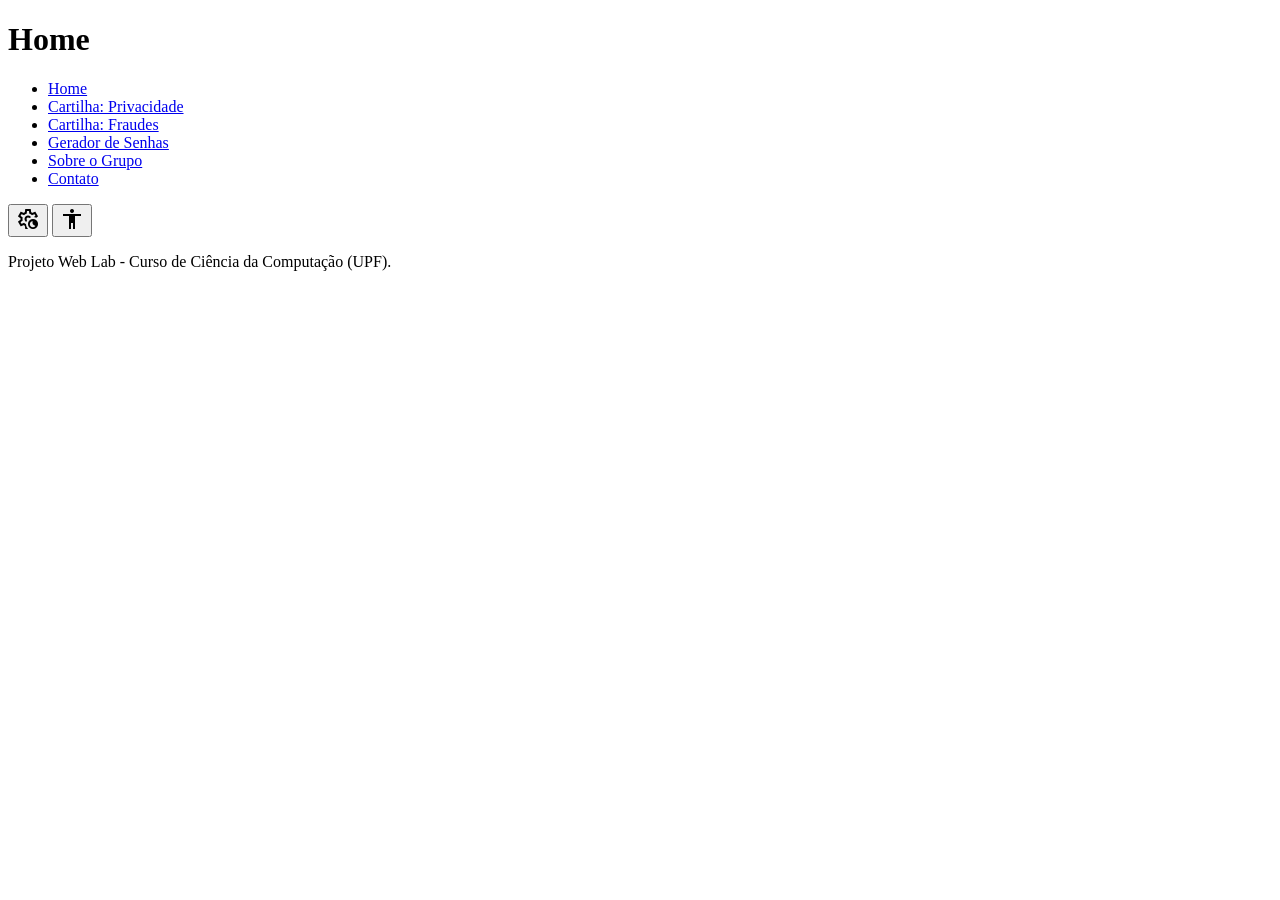
==== index.html @ 3f094ef0 "Criação do formulário de contato e funcionalidade dos botões" ====
<!DOCTYPE html>
<html lang="pt-BR">
<head>
    <meta charset="UTF-8">
    <meta name="viewport" content="width=device-width, initial-scale=1.0">
    <title>Home</title>
    <link rel="stylesheet" href="https://fonts.googleapis.com/css2?family=Material+Symbols+Outlined" />
    <link rel="stylesheet" href="css/style.css">
</head>
<body>
    <header>
        <h1>Home</h1>
        <nav>
            <ul>
                <li><a href="index.html">Home</a></li>
                <li><a href="content.html">Cartilha: Privacidade</a></li>
                <li><a href="content2.html">Cartilha: Fraudes</a></li>
                <li><a href="seguranca.html">Gerador de Senhas</a></li>
                <li><a href="sobre.html">Sobre o Grupo</a></li>
                <li><a href="contato.html">Contato</a></li>
            </ul>
            <button onclick="alternarTema()">
            <span class="material-symbols-outlined">settings_night_sight</span>
            </button>
            <button onclick="alternarFonte()">
            <span class="material-symbols-outlined">accessibility</span>
            </button>
        </nav>
    </header>

    <main>
    </main>
    <footer>
        <p>Projeto Web Lab - Curso de Ciência da Computação (UPF).</p>
    </footer>
    <script src="js/script.js"></script>
</body>
</html>
---- css/style.css ----
body.dark {
    background-color: #121212;
    color: #ffffff;
}
.material-symbols-outlined {
    font-variation-settings:
    'FILL' 0,
    'wght' 400,
    'GRAD' 0,
    'opsz' 24;
}
.material-symbols-outlined {
  font-variation-settings:
  'FILL' 0,
  'wght' 400,
  'GRAD' 0,
  'opsz' 24
}
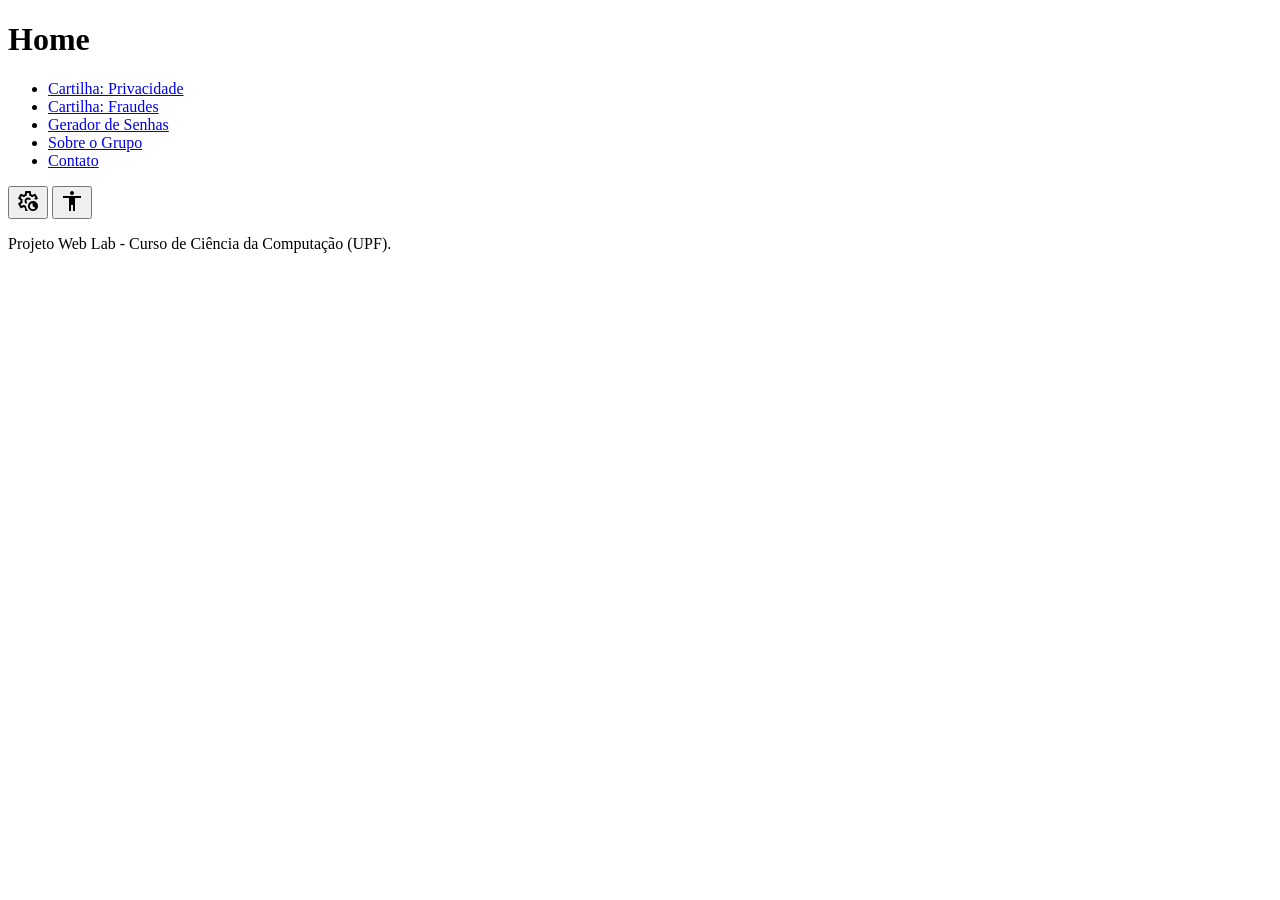
==== commit bd2769c0: "index.html" ====
--- a/index.html
+++ b/index.html
@@ -12,7 +12,6 @@
         <h1>Home</h1>
         <nav>
             <ul>
-                <li><a href="index.html">Home</a></li>
                 <li><a href="content.html">Cartilha: Privacidade</a></li>
                 <li><a href="content2.html">Cartilha: Fraudes</a></li>
                 <li><a href="seguranca.html">Gerador de Senhas</a></li>
@@ -35,4 +34,4 @@
     </footer>
     <script src="js/script.js"></script>
 </body>
-</html>+</html>
--- a/css/style.css
+++ b/css/style.css
@@ -10,9 +10,9 @@
     'opsz' 24;
 }
 .material-symbols-outlined {
-  font-variation-settings:
-  'FILL' 0,
-  'wght' 400,
-  'GRAD' 0,
-  'opsz' 24
+    font-variation-settings:
+    'FILL' 0,
+    'wght' 400,
+    'GRAD' 0,
+    'opsz' 24
 }
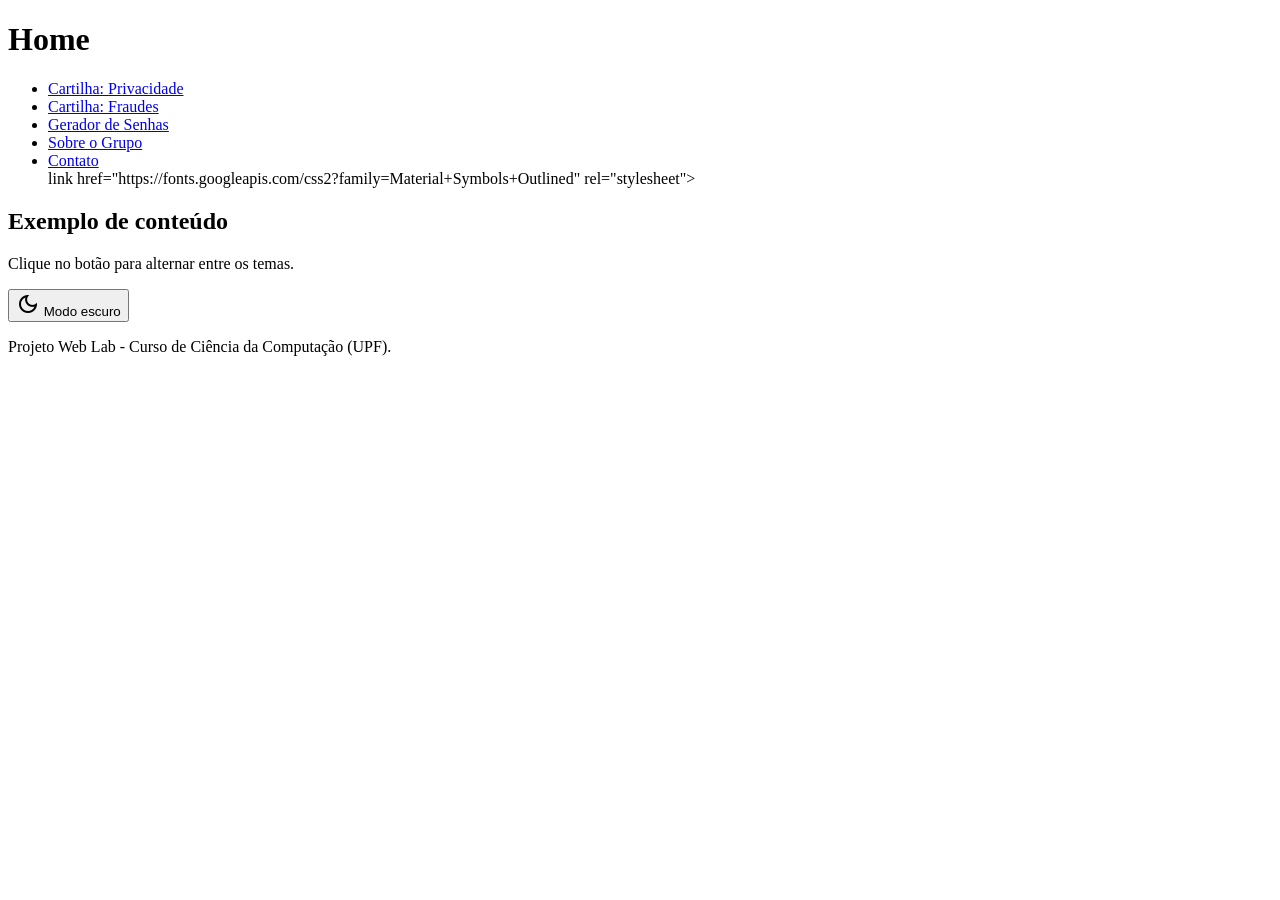
==== commit f9204ccd: "index.html" ====
--- a/index.html
+++ b/index.html
@@ -17,13 +17,29 @@
                 <li><a href="seguranca.html">Gerador de Senhas</a></li>
                 <li><a href="sobre.html">Sobre o Grupo</a></li>
                 <li><a href="contato.html">Contato</a></li>
+                link href="https://fonts.googleapis.com/css2?family=Material+Symbols+Outlined" rel="stylesheet">
             </ul>
-            <button onclick="alternarTema()">
-            <span class="material-symbols-outlined">settings_night_sight</span>
-            </button>
-            <button onclick="alternarFonte()">
-            <span class="material-symbols-outlined">accessibility</span>
-            </button>
+            <div class="card">
+    <h1>Exemplo de conteúdo</h1>
+    <p>Clique no botão para alternar entre os temas.</p>
+
+    <button id="themeToggle" onclick="Botão()">
+      <span class="material-symbols-outlined" id="themeIcon">dark_mode</span>
+      <span id="themeLabel">Modo escuro</span>
+    </button>
+  </div>
+
+  <script>
+    function toggleTheme() {
+      const html = document.documentElement;
+      const isDark = html.getAttribute('data-theme') === 'dark';
+
+      html.setAttribute('data-theme', isDark ? 'light' : 'dark');
+      document.getElementById('themeIcon').textContent = isDark ? 'dark_mode' : 'light_mode';
+      document.getElementById('themeLabel').textContent = isDark ? 'Modo escuro' : 'Modo claro';
+    }
+  </script
+           
         </nav>
     </header>
 
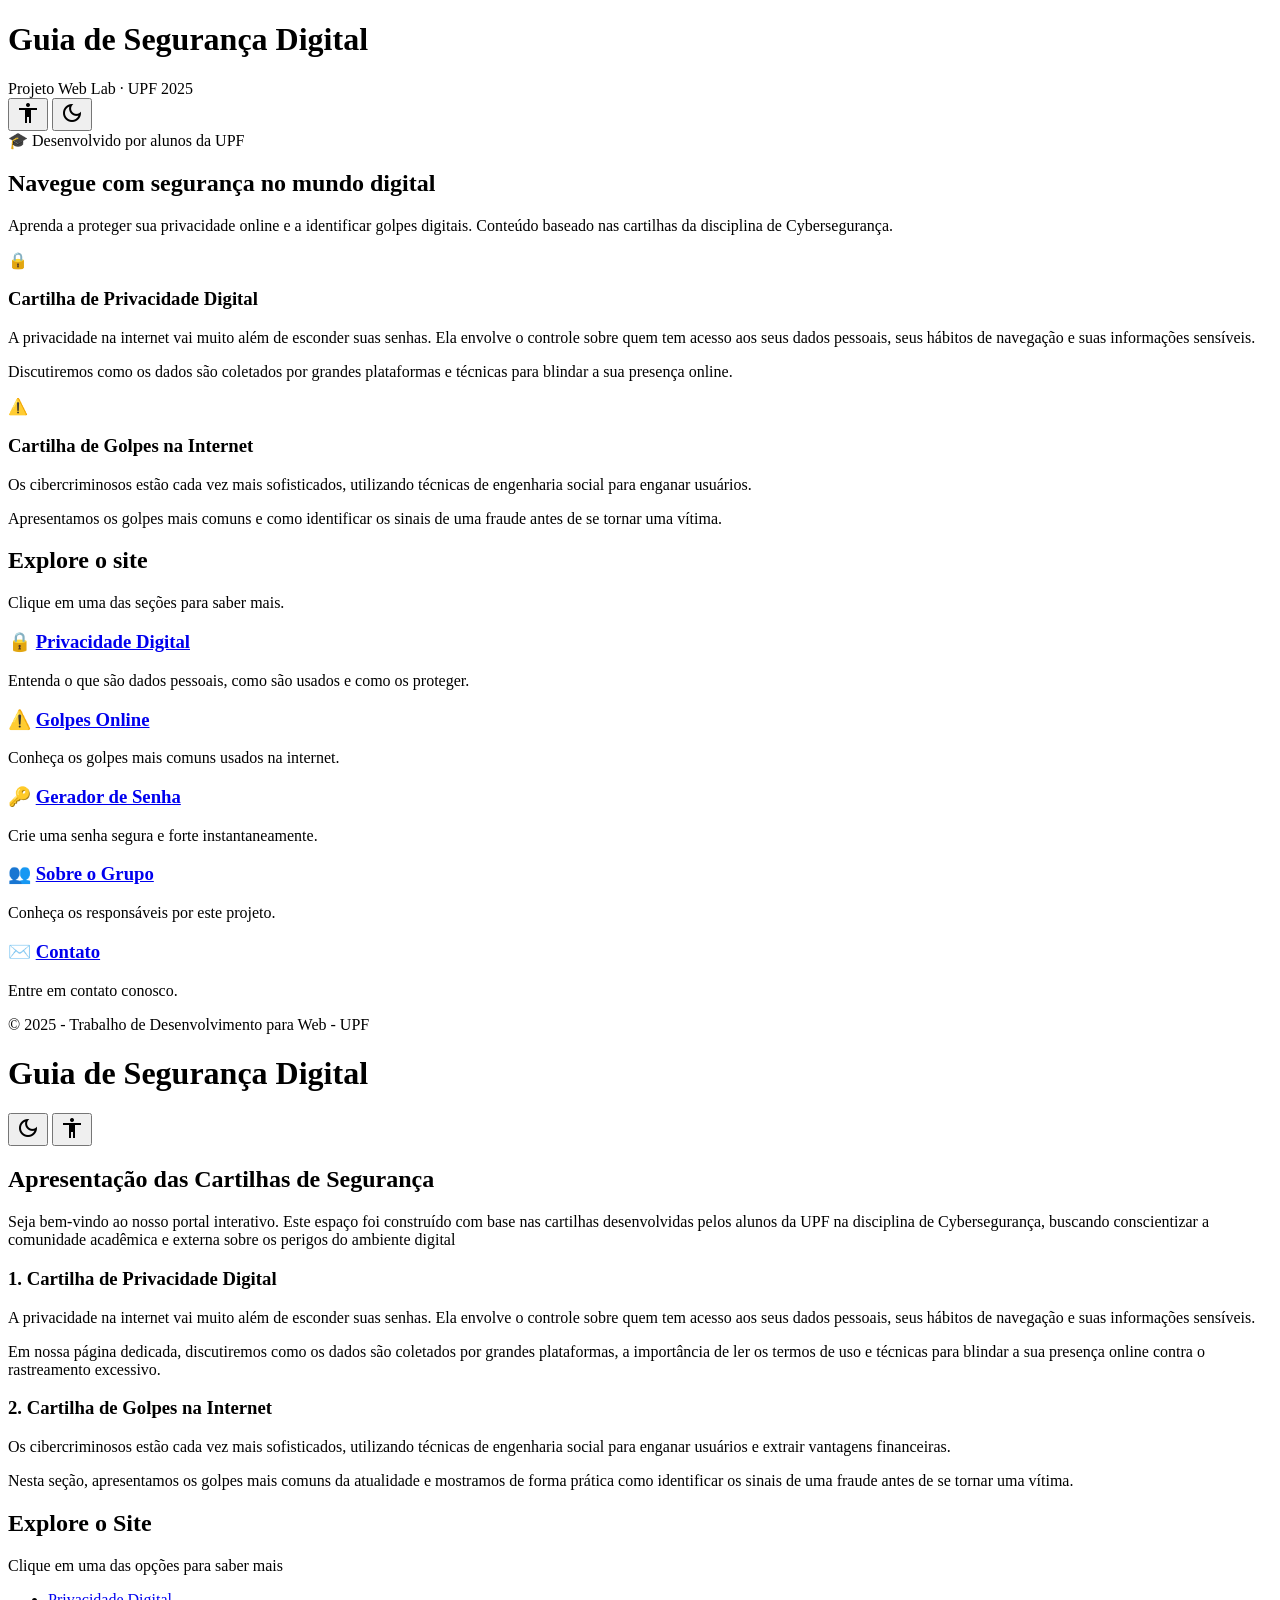
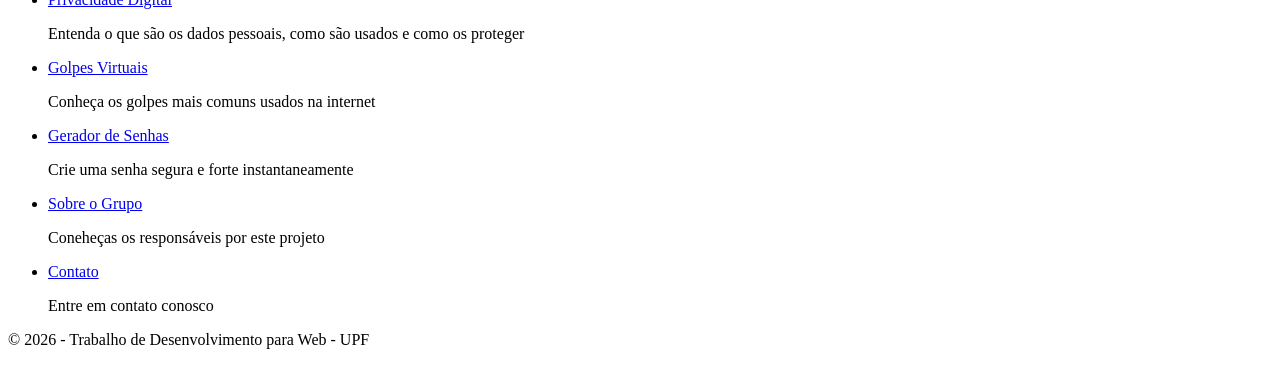
==== commit fc299ca8: "index.html" ====
--- a/index.html
+++ b/index.html
@@ -3,51 +3,188 @@
 <head>
     <meta charset="UTF-8">
     <meta name="viewport" content="width=device-width, initial-scale=1.0">
-    <title>Home</title>
-    <link rel="stylesheet" href="https://fonts.googleapis.com/css2?family=Material+Symbols+Outlined" />
+    <title>Segurança da Informação - Home</title>
+
+    <link rel="preconnect" href="https://fonts.googleapis.com">
+    <link rel="preconnect" href="https://fonts.gstatic.com" crossorigin>
+    <link href="https://fonts.googleapis.com/css2?family=Roboto:wght@300;400;700&display=swap" rel="stylesheet">
+    <link rel="stylesheet" href="https://fonts.googleapis.com/css2?family=Material+Symbols+Outlined:opsz,wght,FILL,GRAD@24,400,0,0" />
+
+    <link rel="stylesheet" href="css/style.css">
+    <link rel="stylesheet" href="css/home.css">
+</head>
+<body>
+
+    <!-- HEADER -->
+    <header>
+        <div class="header-container">
+            <div class="header-logo">
+                <div>
+                    <h1>Guia de Segurança Digital</h1>
+                    <span class="header-sub">Projeto Web Lab · UPF 2025</span>
+                </div>
+            </div>
+            <div class="controls">
+                <button id="toggle-font" title="Alternar Tamanho da Fonte">
+                    <span class="material-symbols-outlined">accessibility</span>
+                </button>
+                <button id="toggle-theme" title="Alternar Tema">
+                    <span class="material-symbols-outlined" id="theme-icon">dark_mode</span>
+                </button>
+            </div>
+        </div>
+    </header>
+
+    <main>
+
+        <!-- HERO -->
+        <section class="hero-section">
+            <div class="hero-content">
+                <span class="hero-tag">🎓 Desenvolvido por alunos da UPF</span>
+                <h2>Navegue com <span class="destaque">segurança</span> no mundo digital</h2>
+                <p>Aprenda a proteger sua privacidade online e a identificar golpes digitais. Conteúdo baseado nas cartilhas da disciplina de Cybersegurança.</p>
+            </div>
+        </section>
+
+        <!-- APRESENTAÇÃO -->
+        <section class="intro-section">
+            <article class="cartilha-card">
+                <div class="cartilha-icon">🔒</div>
+                <div class="cartilha-text">
+                    <h3>Cartilha de Privacidade Digital</h3>
+                    <p>A privacidade na internet vai muito além de esconder suas senhas. Ela envolve o controle sobre quem tem acesso aos seus dados pessoais, seus hábitos de navegação e suas informações sensíveis.</p>
+                    <p>Discutiremos como os dados são coletados por grandes plataformas e técnicas para blindar a sua presença online.</p>
+                </div>
+            </article>
+
+            <article class="cartilha-card">
+                <div class="cartilha-icon">⚠️</div>
+                <div class="cartilha-text">
+                    <h3>Cartilha de Golpes na Internet</h3>
+                    <p>Os cibercriminosos estão cada vez mais sofisticados, utilizando técnicas de engenharia social para enganar usuários.</p>
+                    <p>Apresentamos os golpes mais comuns e como identificar os sinais de uma fraude antes de se tornar uma vítima.</p>
+                </div>
+            </article>
+        </section>
+
+        <!-- CARDS NAVEGAÇÃO -->
+        <section class="sobre-temas">
+            <div class="container">
+                <div class="section-header">
+                    <h2>Explore o site</h2>
+                    <p>Clique em uma das seções para saber mais.</p>
+                </div>
+                <div class="cards-grid">
+
+                    <div class="card">
+                        <h3><span class="card-emoji">🔒</span> <a href="content.html">Privacidade Digital</a></h3>
+                        <p class="card-desc">Entenda o que são dados pessoais, como são usados e como os proteger.</p>
+                    </div>
+
+                    <div class="card">
+                        <h3><span class="card-emoji">⚠️</span> <a href="content.html">Golpes Online</a></h3>
+                        <p class="card-desc">Conheça os golpes mais comuns usados na internet.</p>
+                    </div>
+
+                    <div class="card">
+                        <h3><span class="card-emoji">🔑</span> <a href="segurança.html">Gerador de Senha</a></h3>
+                        <p class="card-desc">Crie uma senha segura e forte instantaneamente.</p>
+                    </div>
+
+                    <div class="card">
+                        <h3><span class="card-emoji">👥</span> <a href="sobre.html">Sobre o Grupo</a></h3>
+                        <p class="card-desc">Conheça os responsáveis por este projeto.</p>
+                    </div>
+
+                    <div class="card">
+                        <h3><span class="card-emoji">✉️</span> <a href="contato.html">Contato</a></h3>
+                        <p class="card-desc">Entre em contato conosco.</p>
+                    </div>
+
+                </div>
+            </div>
+        </section>
+
+    </main>
+
+    <footer>
+        <p>&copy; 2025 - Trabalho de Desenvolvimento para Web - UPF</p>
+    </footer>
+
+    <script src="js/scripts.js"></script>
+</body>
+</html><!DOCTYPE html>
+<html lang="pt-BR">
+<head>
+    <meta charset="UTF-8">
+    <meta name="viewport" content="width=device-width, initial-scale=1.0">
+    <title>Segurança da Informação - Home</title>
+    
+    <link rel="preconnect" href="https://fonts.googleapis.com">
+    <link rel="preconnect" href="https://fonts.gstatic.com" crossorigin>
+    <link href="https://fonts.googleapis.com/css2?family=Roboto:wght@300;400;700&display=swap" rel="stylesheet">
+    
+    <link rel="stylesheet" href="https://fonts.googleapis.com/css2?family=Material+Symbols+Outlined:opsz,wght,FILL,GRAD@24,400,0,0" />
+    
     <link rel="stylesheet" href="css/style.css">
 </head>
 <body>
+
     <header>
-        <h1>Home</h1>
-        <nav>
-            <ul>
-                <li><a href="content.html">Cartilha: Privacidade</a></li>
-                <li><a href="content2.html">Cartilha: Fraudes</a></li>
-                <li><a href="seguranca.html">Gerador de Senhas</a></li>
-                <li><a href="sobre.html">Sobre o Grupo</a></li>
-                <li><a href="contato.html">Contato</a></li>
-                link href="https://fonts.googleapis.com/css2?family=Material+Symbols+Outlined" rel="stylesheet">
-            </ul>
-            <div class="card">
-    <h1>Exemplo de conteúdo</h1>
-    <p>Clique no botão para alternar entre os temas.</p>
-
-    <button id="themeToggle" onclick="Botão()">
-      <span class="material-symbols-outlined" id="themeIcon">dark_mode</span>
-      <span id="themeLabel">Modo escuro</span>
-    </button>
-  </div>
-
-  <script>
-    function toggleTheme() {
-      const html = document.documentElement;
-      const isDark = html.getAttribute('data-theme') === 'dark';
-
-      html.setAttribute('data-theme', isDark ? 'light' : 'dark');
-      document.getElementById('themeIcon').textContent = isDark ? 'dark_mode' : 'light_mode';
-      document.getElementById('themeLabel').textContent = isDark ? 'Modo escuro' : 'Modo claro';
-    }
-  </script
-           
-        </nav>
+        <div class="header-container">
+            <h1>Guia de Segurança Digital</h1>
+            
+            <div class="controls">
+                <button id="toggle-theme" title="Alternar Tema">
+                    <span class="material-symbols-outlined">dark_mode</span>
+                </button>
+                <button id="toggle-font" title="Alternar Tamanho da Fonte">
+                    <span class="material-symbols-outlined">accessibility</span>
+                </button>
+            </div>
+        </div>
     </header>
 
     <main>
+        <section class="intro">
+            <h2>Apresentação das Cartilhas de Segurança</h2>
+            <p>Seja bem-vindo ao nosso portal interativo. Este espaço foi construído com base nas cartilhas desenvolvidas pelos alunos da UPF na disciplina de Cybersegurança, buscando conscientizar a comunidade acadêmica e externa sobre os perigos do ambiente digital</p>
+        </section>
+
+        <article class="cartilha-section">
+            <h3>1. Cartilha de Privacidade Digital</h3>
+            <p>A privacidade na internet vai muito além de esconder suas senhas. Ela envolve o controle sobre quem tem acesso aos seus dados pessoais, seus hábitos de navegação e suas informações sensíveis.</p>
+            <p>Em nossa página dedicada, discutiremos como os dados são coletados por grandes plataformas, a importância de ler os termos de uso e técnicas para blindar a sua presença online contra o rastreamento excessivo.</p>
+        </article>
+
+        <article class="cartilha-section">
+            <h3>2. Cartilha de Golpes na Internet</h3>
+            <p>Os cibercriminosos estão cada vez mais sofisticados, utilizando técnicas de engenharia social para enganar usuários e extrair vantagens financeiras.</p>
+            <p>Nesta seção, apresentamos os golpes mais comuns da atualidade e mostramos de forma prática como identificar os sinais de uma fraude antes de se tornar uma vítima.</p>
+        </article>
     </main>
+
+    <nav>
+        <h2>Explore o Site</h2>
+        <p>Clique em uma das opções para saber mais</p>
+        <ul>
+            <li><a href="content.html">Privacidade Digital</a></div></li>
+            <p>Entenda o que são os dados pessoais, como são usados e como os proteger</p>
+            <li><a href="content.html">Golpes Virtuais</a></li>
+            <p>Conheça os golpes mais comuns usados na internet</p>
+            <li><a href="segurança.html">Gerador de Senhas</a></li>
+            <p>Crie uma senha segura e forte instantaneamente </p>
+            <li><a href="sobre.html">Sobre o Grupo</a></li>
+            <p>Coneheças os responsáveis por este projeto</p>
+            <li><a href="contato.html">Contato</a></li>
+            <p>Entre em contato conosco</p>
+        </ul>
+    </nav>
+
     <footer>
-        <p>Projeto Web Lab - Curso de Ciência da Computação (UPF).</p>
+        <p>&copy; 2026 - Trabalho de Desenvolvimento para Web - UPF</p>
     </footer>
-    <script src="js/script.js"></script>
+
+    <script src="js/scripts.js"></script>
 </body>
 </html>
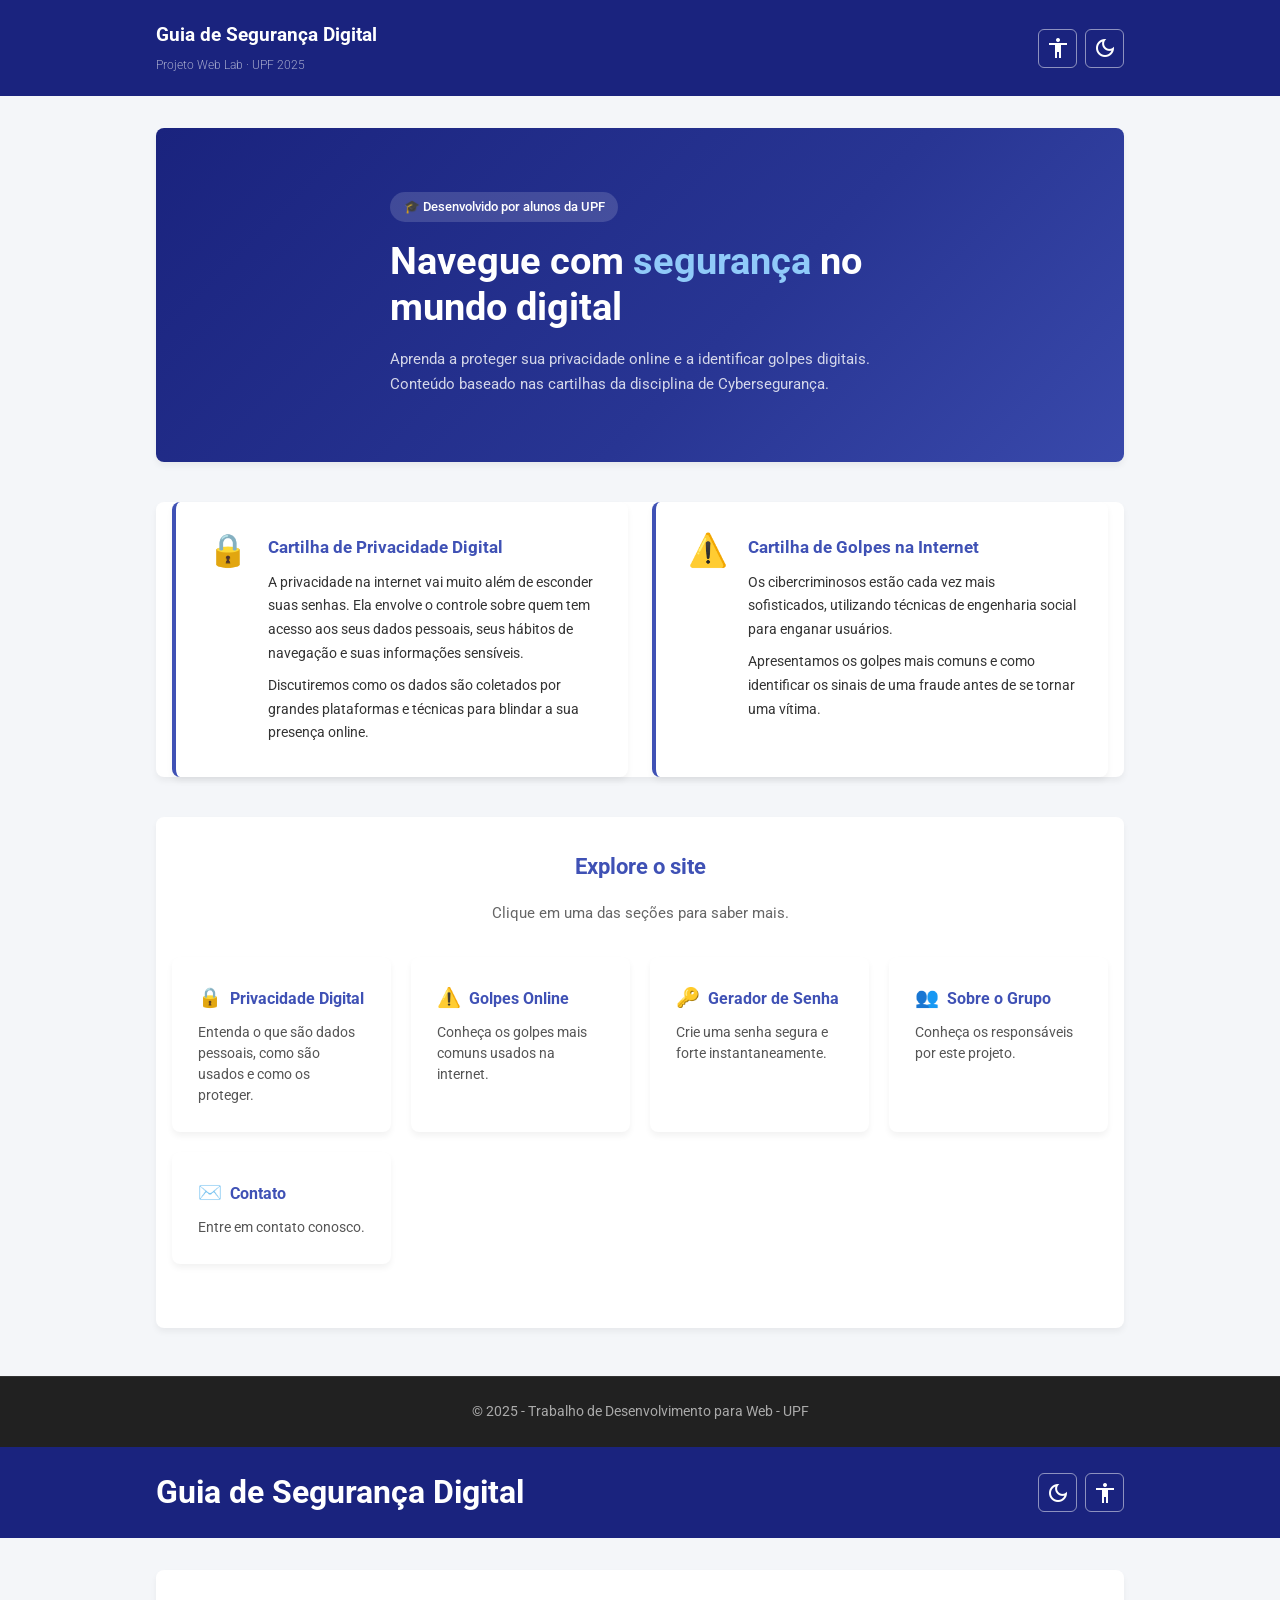
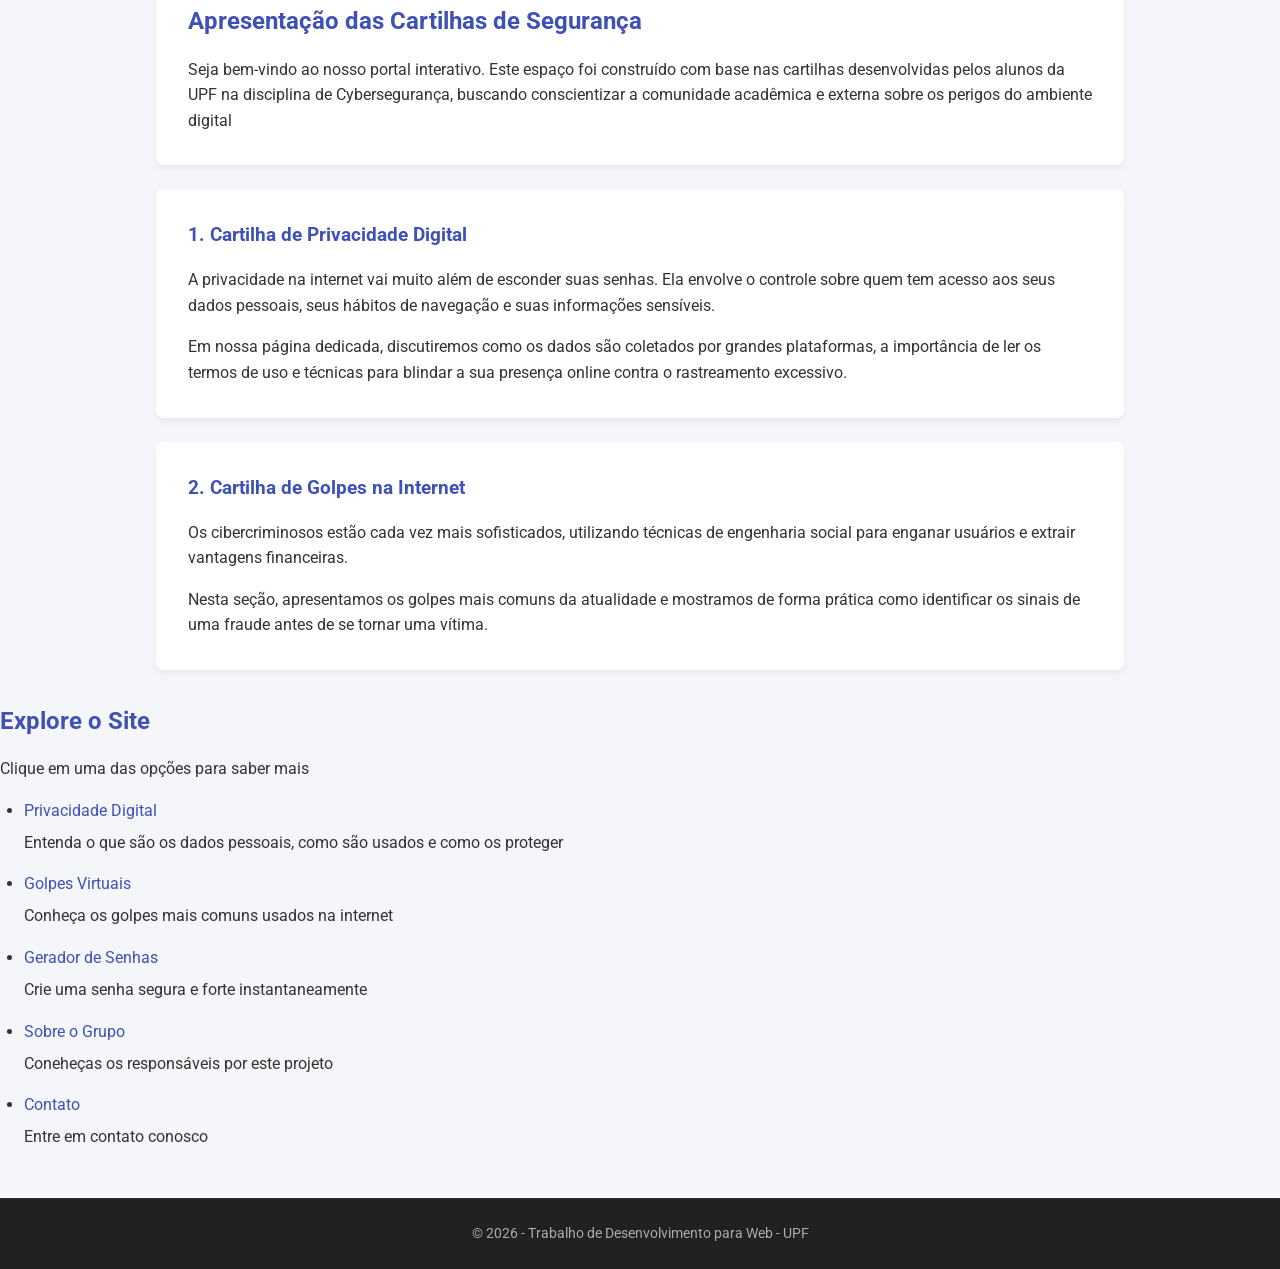
==== commit 24d11e2b: "edição link javascript" ====
--- a/index.html
+++ b/index.html
@@ -185,6 +185,6 @@
         <p>&copy; 2026 - Trabalho de Desenvolvimento para Web - UPF</p>
     </footer>
 
-    <script src="js/scripts.js"></script>
+    <script src="js/script.js"></script>
 </body>
 </html>
--- a/css/style.css
+++ b/css/style.css
@@ -1,18 +1,461 @@
+/* ==========================================================================
+   IMPORTAÇÃO DE FONTES
+   ========================================================================== */
+@import url('https://fonts.googleapis.com/css2?family=Roboto:wght@300;400;700&display=swap');
+
+/* ==========================================================================
+   1. VARIÁVEIS DE COR (TEMA CLARO)
+   ========================================================================== */
+:root {
+    --bg-color:          #f4f6f9;
+    --text-color:        #333333;
+    --header-bg:         #1a237e;
+    --header-text:       #ffffff;
+    --nav-bg:            #283593;
+    --nav-hover:         #3f51b5;
+    --card-bg:           #ffffff;
+    --card-text:         #333333;
+    --card-hover-border: #3f51b5;
+    --footer-bg:         #212121;
+    --footer-text:       #aaaaaa;
+    --input-border:      #cccccc;
+    --accent:            #3f51b5;
+    --transition:        0.3s;
+}
+
+/* ==========================================================================
+   2. TEMA ESCURO
+   ========================================================================== */
 body.dark {
     background-color: #121212;
     color: #ffffff;
-}
+    --bg-color:          #121212;
+    --text-color:        #ffffff;
+    --header-bg:         #1f1f1f;
+    --nav-bg:            #2d2d2d;
+    --nav-hover:         #404040;
+    --card-bg:           #1e1e1e;
+    --card-text:         #ffffff;
+    --card-hover-border: #9fa8da;
+    --input-border:      #444444;
+    --accent:            #9fa8da;
+}
+
+body.dark section,
+body.dark article,
+body.dark .membro-card,
+body.dark .gerador-container {
+    background-color: var(--card-bg);
+    color: var(--card-text);
+}
+
+body.dark h2,
+body.dark h3 {
+    color: #9fa8da;
+}
+
+body.dark .card {
+    background-color: var(--card-bg);
+    color: var(--card-text);
+}
+
+body.dark .card-desc {
+    color: var(--card-text);
+}
+
+body.dark .card-link {
+    color: #9fa8da;
+}
+
+body.dark .form-grupo input,
+body.dark .form-grupo textarea {
+    background-color: #2d2d2d;
+    color: #ffffff;
+    border-color: var(--input-border);
+}
+
+body.dark .senha-display {
+    background-color: #1a1a1a;
+    color: #ffffff;
+}
+
+/* ==========================================================================
+   3. ACESSIBILIDADE
+   ========================================================================== */
+body.large-font {
+    font-size: 1.25rem;
+}
+
+/* ==========================================================================
+   4. RESET E BASE
+   ========================================================================== */
+*, *::before, *::after {
+    margin: 0;
+    padding: 0;
+    box-sizing: border-box;
+}
+
+html { scroll-behavior: smooth; }
+
+body {
+    font-family: 'Roboto', sans-serif;
+    background-color: var(--bg-color);
+    color: var(--text-color);
+    line-height: 1.6;
+    transition: background-color var(--transition), color var(--transition), font-size var(--transition);
+}
+
+a {
+    color: var(--accent);
+    text-decoration: none;
+    transition: color var(--transition);
+}
+
+a:hover { color: var(--nav-hover); }
+
+.container {
+    max-width: 1000px;
+    margin: 0 auto;
+    padding: 0 1rem;
+}
+
+/* ==========================================================================
+   5. MATERIAL SYMBOLS
+   ========================================================================== */
 .material-symbols-outlined {
-    font-variation-settings:
-    'FILL' 0,
-    'wght' 400,
-    'GRAD' 0,
-    'opsz' 24;
-}
-.material-symbols-outlined {
-    font-variation-settings:
-    'FILL' 0,
-    'wght' 400,
-    'GRAD' 0,
-    'opsz' 24
-}+    font-variation-settings: 'FILL' 0, 'wght' 400, 'GRAD' 0, 'opsz' 24;
+}
+
+/* ==========================================================================
+   6. HEADER
+   ========================================================================== */
+header {
+    background-color: var(--header-bg);
+    color: var(--header-text);
+    padding: 1.25rem 0;
+    position: sticky;
+    top: 0;
+    z-index: 100;
+    transition: background-color var(--transition);
+}
+
+.header-container {
+    max-width: 1000px;
+    margin: 0 auto;
+    padding: 0 1rem;
+    display: flex;
+    justify-content: space-between;
+    align-items: center;
+}
+
+.header-logo { display: flex; flex-direction: column; }
+
+.header-logo h1 {
+    font-size: 1.2rem;
+    font-weight: 700;
+    color: var(--header-text);
+    margin-bottom: 0;
+}
+
+.header-sub {
+    font-size: 0.75rem;
+    color: rgba(255,255,255,0.6);
+    font-weight: 300;
+}
+
+.controls {
+    display: flex;
+    gap: 0.5rem;
+}
+
+.controls button {
+    background: transparent;
+    border: 1px solid rgba(255,255,255,0.5);
+    color: var(--header-text);
+    padding: 0.4rem;
+    border-radius: 6px;
+    cursor: pointer;
+    display: inline-flex;
+    align-items: center;
+    transition: background var(--transition);
+}
+
+.controls button:hover {
+    background-color: rgba(255,255,255,0.15);
+}
+
+/* ==========================================================================
+   7. MAIN E SEÇÕES
+   ========================================================================== */
+main {
+    max-width: 1000px;
+    margin: 2rem auto;
+    padding: 0 1rem;
+    min-height: 50vh;
+}
+
+section, article {
+    background-color: var(--card-bg);
+    color: var(--text-color);
+    padding: 2rem;
+    margin-bottom: 1.5rem;
+    border-radius: 8px;
+    box-shadow: 0 4px 6px rgba(0,0,0,0.05);
+    transition: background-color var(--transition), color var(--transition);
+}
+
+h2, h3 {
+    margin-bottom: 1rem;
+    color: #3f51b5;
+}
+
+p { margin-bottom: 1rem; }
+
+p:last-child { margin-bottom: 0; }
+
+ul {
+    padding-left: 1.5rem;
+    margin-bottom: 1rem;
+}
+
+ul li { margin-bottom: 0.4rem; }
+
+img {
+    max-width: 100%;
+    border-radius: 8px;
+    margin-top: 1rem;
+}
+
+/* ==========================================================================
+   8. CARDS DE NAVEGAÇÃO (HOME)
+   ========================================================================== */
+.sobre-temas {
+    padding: 2rem 0;
+}
+
+.section-header {
+    text-align: center;
+    margin-bottom: 2rem;
+}
+
+.section-header h2 {
+    font-size: 1.4rem;
+    color: #3f51b5;
+}
+
+.section-header p {
+    color: #666;
+    font-size: 0.95rem;
+}
+
+body.dark .section-header p { color: #9e9e9e; }
+
+.cards-grid {
+    display: grid;
+    grid-template-columns: repeat(auto-fit, minmax(200px, 1fr));
+    gap: 1.25rem;
+    margin-bottom: 2rem;
+}
+
+.card {
+    background-color: var(--card-bg);
+    padding: 1.5rem;
+    border-radius: 8px;
+    box-shadow: 0 4px 6px rgba(0,0,0,0.05);
+    border: 2px solid transparent;
+    transition: background-color var(--transition), border-color var(--transition), transform var(--transition);
+}
+
+.card:hover {
+    border-color: var(--card-hover-border);
+    transform: translateY(-2px);
+}
+
+.card h3 {
+    font-size: 1rem;
+    display: flex;
+    align-items: center;
+    gap: 0.5rem;
+    margin-bottom: 0.5rem;
+}
+
+.card-emoji { font-size: 1.2rem; }
+
+.card-desc {
+    font-size: 0.88rem;
+    line-height: 1.5;
+    color: #555;
+    margin-bottom: 0;
+}
+
+/* ==========================================================================
+   9. GERADOR DE SENHAS
+   ========================================================================== */
+.gerador-container {
+    max-width: 500px;
+    margin: 2rem auto;
+    text-align: center;
+    padding: 2.5rem;
+    background: var(--card-bg);
+    border-radius: 8px;
+    box-shadow: 0 4px 10px rgba(0,0,0,0.1);
+}
+
+.gerador-container h2 { margin-bottom: 1.5rem; }
+
+.senha-display {
+    background-color: var(--bg-color);
+    color: var(--text-color);
+    padding: 1rem;
+    font-family: 'Courier New', monospace;
+    font-size: 1.3rem;
+    font-weight: bold;
+    letter-spacing: 2px;
+    border-radius: 4px;
+    margin-bottom: 1.5rem;
+    word-break: break-all;
+    border: 1px solid var(--input-border);
+    transition: background-color var(--transition), color var(--transition);
+}
+
+.btn-gerar {
+    background-color: #1a237e;
+    color: white;
+    border: none;
+    padding: 0.75rem 2rem;
+    font-size: 1rem;
+    font-weight: bold;
+    border-radius: 4px;
+    cursor: pointer;
+    font-family: 'Roboto', sans-serif;
+    transition: background-color var(--transition);
+}
+
+.btn-gerar:hover { background-color: #3f51b5; }
+
+/* ==========================================================================
+   10. SOBRE O GRUPO
+   ========================================================================== */
+.grupo-grid {
+    display: grid;
+    grid-template-columns: repeat(auto-fit, minmax(200px, 1fr));
+    gap: 1.5rem;
+    margin-top: 1.5rem;
+}
+
+.membro-card {
+    background: var(--card-bg);
+    text-align: center;
+    padding: 1.5rem;
+    border-radius: 8px;
+    box-shadow: 0 4px 6px rgba(0,0,0,0.05);
+    transition: background-color var(--transition);
+}
+
+.membro-card img {
+    width: 130px;
+    height: 130px;
+    border-radius: 50%;
+    object-fit: cover;
+    margin-bottom: 1rem;
+    border: 3px solid #3f51b5;
+    display: block;
+    margin-left: auto;
+    margin-right: auto;
+}
+
+body.dark .membro-card img { border-color: #9fa8da; }
+
+.membro-card h3 { font-size: 1rem; margin-bottom: 0.4rem; }
+
+.membro-card p { font-size: 0.88rem; color: #666; margin-bottom: 0; }
+
+body.dark .membro-card p { color: #9e9e9e; }
+
+/* ==========================================================================
+   11. FORMULÁRIO DE CONTATO
+   ========================================================================== */
+.form-contato {
+    max-width: 600px;
+    margin: 0 auto;
+    display: flex;
+    flex-direction: column;
+    gap: 1.2rem;
+}
+
+.form-grupo {
+    display: flex;
+    flex-direction: column;
+    gap: 0.4rem;
+}
+
+.form-grupo label {
+    font-weight: bold;
+    font-size: 0.9rem;
+}
+
+.form-grupo input,
+.form-grupo textarea {
+    padding: 0.75rem;
+    border: 1px solid var(--input-border);
+    border-radius: 4px;
+    font-family: 'Roboto', sans-serif;
+    font-size: 0.95rem;
+    background-color: var(--card-bg);
+    color: var(--text-color);
+    transition: border-color var(--transition), background-color var(--transition);
+}
+
+.form-grupo input:focus,
+.form-grupo textarea:focus {
+    outline: none;
+    border-color: #3f51b5;
+}
+
+.btn-enviar {
+    background-color: #1a237e;
+    color: white;
+    border: none;
+    padding: 0.75rem;
+    font-size: 1rem;
+    font-weight: bold;
+    border-radius: 4px;
+    cursor: pointer;
+    font-family: 'Roboto', sans-serif;
+    transition: background-color var(--transition);
+}
+
+.btn-enviar:hover { background-color: #3f51b5; }
+
+/* ==========================================================================
+   12. FOOTER
+   ========================================================================== */
+footer {
+    background-color: var(--footer-bg);
+    color: var(--footer-text);
+    text-align: center;
+    padding: 1.5rem 1rem;
+    font-size: 0.85rem;
+    border-top: 1px solid #333;
+    margin-top: 3rem;
+}
+
+/* ==========================================================================
+   13. RESPONSIVO
+   ========================================================================== */
+@media (max-width: 768px) {
+    .cards-grid {
+        grid-template-columns: 1fr 1fr;
+    }
+
+    .grupo-grid {
+        grid-template-columns: 1fr 1fr;
+    }
+
+    header { position: relative; }
+}
+
+@media (max-width: 480px) {
+    .cards-grid { grid-template-columns: 1fr; }
+    .grupo-grid { grid-template-columns: 1fr; }
+}
--- a/css/home.css
+++ b/css/home.css
@@ -0,0 +1,238 @@
+/* ── HEADER MELHORADO ── */
+.header-logo {
+    display: flex;
+    align-items: center;
+    gap: 0.75rem;
+}
+
+.logo-icon {
+    font-size: 2rem;
+    line-height: 1;
+}
+
+.header-logo h1 {
+    font-size: 1.3rem;
+    font-weight: 700;
+    color: var(--header-text);
+    margin-bottom: 0;
+}
+
+.header-sub {
+    font-size: 0.78rem;
+    color: rgba(255,255,255,0.65);
+    font-weight: 300;
+}
+
+/* ── HERO ── */
+.hero-section {
+    background: linear-gradient(135deg, #1a237e 0%, #283593 60%, #3949ab 100%);
+    padding: 4rem 1rem;
+    display: flex;
+    align-items: center;
+    justify-content: center;
+    gap: 3rem;
+    flex-wrap: wrap;
+}
+
+body.dark .hero-section {
+    background: linear-gradient(135deg, #0d0d0d 0%, #1a1a2e 60%, #1f1f3a 100%);
+}
+
+.hero-content {
+    max-width: 500px;
+    color: #fff;
+    display: flex;
+    flex-direction: column;
+    gap: 1rem;
+}
+
+.hero-tag {
+    display: inline-block;
+    background: rgba(255,255,255,0.15);
+    color: #fff;
+    font-size: 0.8rem;
+    font-weight: 500;
+    padding: 0.3rem 0.85rem;
+    border-radius: 99px;
+    width: fit-content;
+}
+
+.hero-content h2 {
+    font-size: clamp(1.6rem, 3.5vw, 2.4rem);
+    font-weight: 700;
+    line-height: 1.2;
+    color: #fff;
+    margin-bottom: 0;
+}
+
+.destaque {
+    color: #90caf9;
+}
+
+.hero-content p {
+    color: rgba(255,255,255,0.8);
+    font-size: 0.95rem;
+    line-height: 1.7;
+    margin-bottom: 0;
+}
+
+.hero-btns {
+    display: flex;
+    gap: 0.75rem;
+    flex-wrap: wrap;
+    padding-top: 0.5rem;
+}
+
+.btn-hero {
+    padding: 0.65rem 1.3rem;
+    border-radius: 6px;
+    font-family: 'Roboto', sans-serif;
+    font-weight: 700;
+    font-size: 0.88rem;
+    text-decoration: none;
+    transition: all 0.2s;
+    display: inline-block;
+}
+
+.btn-hero-primary {
+    background: #fff;
+    color: #1a237e;
+}
+
+.btn-hero-primary:hover {
+    background: #e8eaf6;
+    transform: translateY(-1px);
+}
+
+.btn-hero-outline {
+    background: transparent;
+    color: #fff;
+    border: 1px solid rgba(255,255,255,0.5);
+}
+
+.btn-hero-outline:hover {
+    background: rgba(255,255,255,0.1);
+    border-color: #fff;
+}
+
+/* Painel lateral do hero */
+.hero-panel {
+    background: rgba(255,255,255,0.1);
+    border: 1px solid rgba(255,255,255,0.2);
+    border-radius: 12px;
+    padding: 1.5rem;
+    min-width: 240px;
+    max-width: 300px;
+    display: flex;
+    flex-direction: column;
+    gap: 0.75rem;
+}
+
+.panel-title {
+    color: #fff;
+    font-weight: 700;
+    font-size: 0.9rem;
+    padding-bottom: 0.75rem;
+    border-bottom: 1px solid rgba(255,255,255,0.2);
+}
+
+.panel-item {
+    color: rgba(255,255,255,0.85);
+    font-size: 0.88rem;
+    padding: 0.5rem 0.75rem;
+    background: rgba(255,255,255,0.08);
+    border-radius: 6px;
+}
+
+/* ── APRESENTAÇÃO DAS CARTILHAS ── */
+.intro-section {
+    max-width: 1000px;
+    margin: 2.5rem auto;
+    padding: 0 1rem;
+    display: grid;
+    grid-template-columns: repeat(auto-fit, minmax(300px, 1fr));
+    gap: 1.5rem;
+}
+
+.cartilha-card {
+    background-color: var(--card-bg);
+    border-radius: 8px;
+    padding: 2rem;
+    box-shadow: 0 4px 6px rgba(0,0,0,0.05);
+    display: flex;
+    gap: 1.25rem;
+    align-items: flex-start;
+    border-left: 4px solid #3f51b5;
+    transition: background-color 0.3s, transform 0.2s;
+    margin-bottom: 0;
+}
+
+.cartilha-card:hover {
+    transform: translateY(-2px);
+}
+
+body.dark .cartilha-card {
+    background-color: var(--card-bg);
+}
+
+.cartilha-icon {
+    font-size: 2rem;
+    line-height: 1;
+    flex-shrink: 0;
+}
+
+.cartilha-text h3 {
+    font-size: 1.05rem;
+    margin-bottom: 0.6rem;
+    color: #3f51b5;
+}
+
+body.dark .cartilha-text h3 {
+    color: #9fa8da;
+}
+
+.cartilha-text p {
+    font-size: 0.9rem;
+    line-height: 1.65;
+    color: var(--text-color);
+    margin-bottom: 0.5rem;
+}
+
+.cartilha-text p:last-child { margin-bottom: 0; }
+
+/* ── CARDS como links ── */
+.card {
+    text-decoration: none;
+    color: var(--text-color);
+}
+
+.card h3 {
+    display: flex;
+    align-items: center;
+    gap: 0.5rem;
+    color: #3f51b5;
+    font-size: 1.1rem;
+    margin-bottom: 0.5rem;
+}
+
+body.dark .card h3 {
+    color: #9fa8da;
+}
+
+.card-emoji {
+    font-size: 1.3rem;
+}
+
+@media (max-width: 768px) {
+    .hero-section {
+        flex-direction: column;
+        padding: 3rem 1rem;
+        text-align: center;
+    }
+
+    .hero-btns { justify-content: center; }
+    .hero-tag  { margin: 0 auto; }
+    .hero-panel { display: none; }
+
+    .intro-section { grid-template-columns: 1fr; }
+}
--- a/css/style.css
+++ b/css/style.css
@@ -1,18 +1,461 @@
+/* ==========================================================================
+   IMPORTAÇÃO DE FONTES
+   ========================================================================== */
+@import url('https://fonts.googleapis.com/css2?family=Roboto:wght@300;400;700&display=swap');
+
+/* ==========================================================================
+   1. VARIÁVEIS DE COR (TEMA CLARO)
+   ========================================================================== */
+:root {
+    --bg-color:          #f4f6f9;
+    --text-color:        #333333;
+    --header-bg:         #1a237e;
+    --header-text:       #ffffff;
+    --nav-bg:            #283593;
+    --nav-hover:         #3f51b5;
+    --card-bg:           #ffffff;
+    --card-text:         #333333;
+    --card-hover-border: #3f51b5;
+    --footer-bg:         #212121;
+    --footer-text:       #aaaaaa;
+    --input-border:      #cccccc;
+    --accent:            #3f51b5;
+    --transition:        0.3s;
+}
+
+/* ==========================================================================
+   2. TEMA ESCURO
+   ========================================================================== */
 body.dark {
     background-color: #121212;
     color: #ffffff;
-}
+    --bg-color:          #121212;
+    --text-color:        #ffffff;
+    --header-bg:         #1f1f1f;
+    --nav-bg:            #2d2d2d;
+    --nav-hover:         #404040;
+    --card-bg:           #1e1e1e;
+    --card-text:         #ffffff;
+    --card-hover-border: #9fa8da;
+    --input-border:      #444444;
+    --accent:            #9fa8da;
+}
+
+body.dark section,
+body.dark article,
+body.dark .membro-card,
+body.dark .gerador-container {
+    background-color: var(--card-bg);
+    color: var(--card-text);
+}
+
+body.dark h2,
+body.dark h3 {
+    color: #9fa8da;
+}
+
+body.dark .card {
+    background-color: var(--card-bg);
+    color: var(--card-text);
+}
+
+body.dark .card-desc {
+    color: var(--card-text);
+}
+
+body.dark .card-link {
+    color: #9fa8da;
+}
+
+body.dark .form-grupo input,
+body.dark .form-grupo textarea {
+    background-color: #2d2d2d;
+    color: #ffffff;
+    border-color: var(--input-border);
+}
+
+body.dark .senha-display {
+    background-color: #1a1a1a;
+    color: #ffffff;
+}
+
+/* ==========================================================================
+   3. ACESSIBILIDADE
+   ========================================================================== */
+body.large-font {
+    font-size: 1.25rem;
+}
+
+/* ==========================================================================
+   4. RESET E BASE
+   ========================================================================== */
+*, *::before, *::after {
+    margin: 0;
+    padding: 0;
+    box-sizing: border-box;
+}
+
+html { scroll-behavior: smooth; }
+
+body {
+    font-family: 'Roboto', sans-serif;
+    background-color: var(--bg-color);
+    color: var(--text-color);
+    line-height: 1.6;
+    transition: background-color var(--transition), color var(--transition), font-size var(--transition);
+}
+
+a {
+    color: var(--accent);
+    text-decoration: none;
+    transition: color var(--transition);
+}
+
+a:hover { color: var(--nav-hover); }
+
+.container {
+    max-width: 1000px;
+    margin: 0 auto;
+    padding: 0 1rem;
+}
+
+/* ==========================================================================
+   5. MATERIAL SYMBOLS
+   ========================================================================== */
 .material-symbols-outlined {
-    font-variation-settings:
-    'FILL' 0,
-    'wght' 400,
-    'GRAD' 0,
-    'opsz' 24;
-}
-.material-symbols-outlined {
-    font-variation-settings:
-    'FILL' 0,
-    'wght' 400,
-    'GRAD' 0,
-    'opsz' 24
-}+    font-variation-settings: 'FILL' 0, 'wght' 400, 'GRAD' 0, 'opsz' 24;
+}
+
+/* ==========================================================================
+   6. HEADER
+   ========================================================================== */
+header {
+    background-color: var(--header-bg);
+    color: var(--header-text);
+    padding: 1.25rem 0;
+    position: sticky;
+    top: 0;
+    z-index: 100;
+    transition: background-color var(--transition);
+}
+
+.header-container {
+    max-width: 1000px;
+    margin: 0 auto;
+    padding: 0 1rem;
+    display: flex;
+    justify-content: space-between;
+    align-items: center;
+}
+
+.header-logo { display: flex; flex-direction: column; }
+
+.header-logo h1 {
+    font-size: 1.2rem;
+    font-weight: 700;
+    color: var(--header-text);
+    margin-bottom: 0;
+}
+
+.header-sub {
+    font-size: 0.75rem;
+    color: rgba(255,255,255,0.6);
+    font-weight: 300;
+}
+
+.controls {
+    display: flex;
+    gap: 0.5rem;
+}
+
+.controls button {
+    background: transparent;
+    border: 1px solid rgba(255,255,255,0.5);
+    color: var(--header-text);
+    padding: 0.4rem;
+    border-radius: 6px;
+    cursor: pointer;
+    display: inline-flex;
+    align-items: center;
+    transition: background var(--transition);
+}
+
+.controls button:hover {
+    background-color: rgba(255,255,255,0.15);
+}
+
+/* ==========================================================================
+   7. MAIN E SEÇÕES
+   ========================================================================== */
+main {
+    max-width: 1000px;
+    margin: 2rem auto;
+    padding: 0 1rem;
+    min-height: 50vh;
+}
+
+section, article {
+    background-color: var(--card-bg);
+    color: var(--text-color);
+    padding: 2rem;
+    margin-bottom: 1.5rem;
+    border-radius: 8px;
+    box-shadow: 0 4px 6px rgba(0,0,0,0.05);
+    transition: background-color var(--transition), color var(--transition);
+}
+
+h2, h3 {
+    margin-bottom: 1rem;
+    color: #3f51b5;
+}
+
+p { margin-bottom: 1rem; }
+
+p:last-child { margin-bottom: 0; }
+
+ul {
+    padding-left: 1.5rem;
+    margin-bottom: 1rem;
+}
+
+ul li { margin-bottom: 0.4rem; }
+
+img {
+    max-width: 100%;
+    border-radius: 8px;
+    margin-top: 1rem;
+}
+
+/* ==========================================================================
+   8. CARDS DE NAVEGAÇÃO (HOME)
+   ========================================================================== */
+.sobre-temas {
+    padding: 2rem 0;
+}
+
+.section-header {
+    text-align: center;
+    margin-bottom: 2rem;
+}
+
+.section-header h2 {
+    font-size: 1.4rem;
+    color: #3f51b5;
+}
+
+.section-header p {
+    color: #666;
+    font-size: 0.95rem;
+}
+
+body.dark .section-header p { color: #9e9e9e; }
+
+.cards-grid {
+    display: grid;
+    grid-template-columns: repeat(auto-fit, minmax(200px, 1fr));
+    gap: 1.25rem;
+    margin-bottom: 2rem;
+}
+
+.card {
+    background-color: var(--card-bg);
+    padding: 1.5rem;
+    border-radius: 8px;
+    box-shadow: 0 4px 6px rgba(0,0,0,0.05);
+    border: 2px solid transparent;
+    transition: background-color var(--transition), border-color var(--transition), transform var(--transition);
+}
+
+.card:hover {
+    border-color: var(--card-hover-border);
+    transform: translateY(-2px);
+}
+
+.card h3 {
+    font-size: 1rem;
+    display: flex;
+    align-items: center;
+    gap: 0.5rem;
+    margin-bottom: 0.5rem;
+}
+
+.card-emoji { font-size: 1.2rem; }
+
+.card-desc {
+    font-size: 0.88rem;
+    line-height: 1.5;
+    color: #555;
+    margin-bottom: 0;
+}
+
+/* ==========================================================================
+   9. GERADOR DE SENHAS
+   ========================================================================== */
+.gerador-container {
+    max-width: 500px;
+    margin: 2rem auto;
+    text-align: center;
+    padding: 2.5rem;
+    background: var(--card-bg);
+    border-radius: 8px;
+    box-shadow: 0 4px 10px rgba(0,0,0,0.1);
+}
+
+.gerador-container h2 { margin-bottom: 1.5rem; }
+
+.senha-display {
+    background-color: var(--bg-color);
+    color: var(--text-color);
+    padding: 1rem;
+    font-family: 'Courier New', monospace;
+    font-size: 1.3rem;
+    font-weight: bold;
+    letter-spacing: 2px;
+    border-radius: 4px;
+    margin-bottom: 1.5rem;
+    word-break: break-all;
+    border: 1px solid var(--input-border);
+    transition: background-color var(--transition), color var(--transition);
+}
+
+.btn-gerar {
+    background-color: #1a237e;
+    color: white;
+    border: none;
+    padding: 0.75rem 2rem;
+    font-size: 1rem;
+    font-weight: bold;
+    border-radius: 4px;
+    cursor: pointer;
+    font-family: 'Roboto', sans-serif;
+    transition: background-color var(--transition);
+}
+
+.btn-gerar:hover { background-color: #3f51b5; }
+
+/* ==========================================================================
+   10. SOBRE O GRUPO
+   ========================================================================== */
+.grupo-grid {
+    display: grid;
+    grid-template-columns: repeat(auto-fit, minmax(200px, 1fr));
+    gap: 1.5rem;
+    margin-top: 1.5rem;
+}
+
+.membro-card {
+    background: var(--card-bg);
+    text-align: center;
+    padding: 1.5rem;
+    border-radius: 8px;
+    box-shadow: 0 4px 6px rgba(0,0,0,0.05);
+    transition: background-color var(--transition);
+}
+
+.membro-card img {
+    width: 130px;
+    height: 130px;
+    border-radius: 50%;
+    object-fit: cover;
+    margin-bottom: 1rem;
+    border: 3px solid #3f51b5;
+    display: block;
+    margin-left: auto;
+    margin-right: auto;
+}
+
+body.dark .membro-card img { border-color: #9fa8da; }
+
+.membro-card h3 { font-size: 1rem; margin-bottom: 0.4rem; }
+
+.membro-card p { font-size: 0.88rem; color: #666; margin-bottom: 0; }
+
+body.dark .membro-card p { color: #9e9e9e; }
+
+/* ==========================================================================
+   11. FORMULÁRIO DE CONTATO
+   ========================================================================== */
+.form-contato {
+    max-width: 600px;
+    margin: 0 auto;
+    display: flex;
+    flex-direction: column;
+    gap: 1.2rem;
+}
+
+.form-grupo {
+    display: flex;
+    flex-direction: column;
+    gap: 0.4rem;
+}
+
+.form-grupo label {
+    font-weight: bold;
+    font-size: 0.9rem;
+}
+
+.form-grupo input,
+.form-grupo textarea {
+    padding: 0.75rem;
+    border: 1px solid var(--input-border);
+    border-radius: 4px;
+    font-family: 'Roboto', sans-serif;
+    font-size: 0.95rem;
+    background-color: var(--card-bg);
+    color: var(--text-color);
+    transition: border-color var(--transition), background-color var(--transition);
+}
+
+.form-grupo input:focus,
+.form-grupo textarea:focus {
+    outline: none;
+    border-color: #3f51b5;
+}
+
+.btn-enviar {
+    background-color: #1a237e;
+    color: white;
+    border: none;
+    padding: 0.75rem;
+    font-size: 1rem;
+    font-weight: bold;
+    border-radius: 4px;
+    cursor: pointer;
+    font-family: 'Roboto', sans-serif;
+    transition: background-color var(--transition);
+}
+
+.btn-enviar:hover { background-color: #3f51b5; }
+
+/* ==========================================================================
+   12. FOOTER
+   ========================================================================== */
+footer {
+    background-color: var(--footer-bg);
+    color: var(--footer-text);
+    text-align: center;
+    padding: 1.5rem 1rem;
+    font-size: 0.85rem;
+    border-top: 1px solid #333;
+    margin-top: 3rem;
+}
+
+/* ==========================================================================
+   13. RESPONSIVO
+   ========================================================================== */
+@media (max-width: 768px) {
+    .cards-grid {
+        grid-template-columns: 1fr 1fr;
+    }
+
+    .grupo-grid {
+        grid-template-columns: 1fr 1fr;
+    }
+
+    header { position: relative; }
+}
+
+@media (max-width: 480px) {
+    .cards-grid { grid-template-columns: 1fr; }
+    .grupo-grid { grid-template-columns: 1fr; }
+}
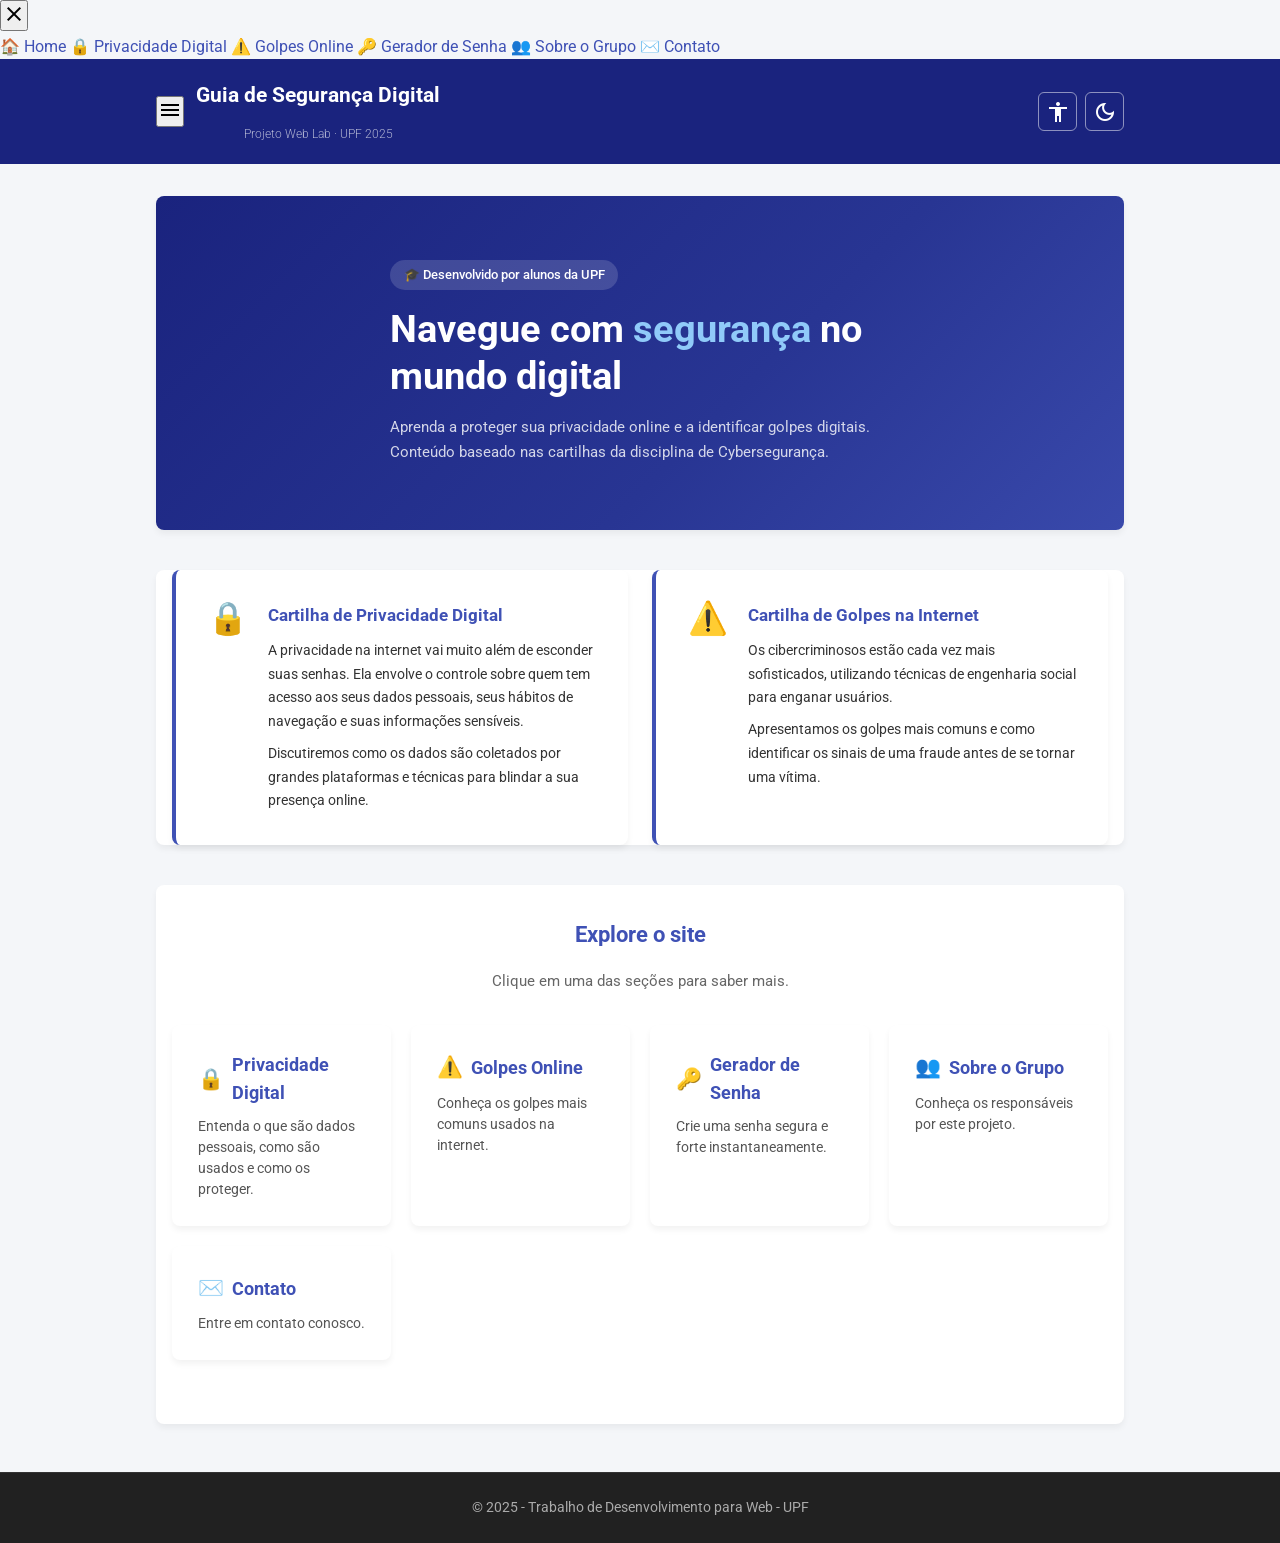
==== commit bda2e36d: "Atualizando o CSS" ====
--- a/index.html
+++ b/index.html
@@ -15,11 +15,29 @@
 </head>
 <body>
 
-    <!-- HEADER -->
+    <!-- SIDEBAR -->
+    <div class="sidebar-overlay" id="sidebar-overlay" onclick="fecharSidebar()"></div>
+    <aside class="sidebar" id="sidebar">
+        <button class="sidebar-close" onclick="fecharSidebar()" title="Fechar menu">
+            <span class="material-symbols-outlined">close</span>
+        </button>
+        <nav class="sidebar-nav">
+            <a href="index.html">🏠 Home</a>
+            <a href="content.html">🔒 Privacidade Digital</a>
+            <a href="content2.html">⚠️ Golpes Online</a>
+            <a href="segurança.html">🔑 Gerador de Senha</a>
+            <a href="sobre.html">👥 Sobre o Grupo</a>
+            <a href="contato.html">✉️ Contato</a>
+        </nav>
+    </aside>
+
     <header>
         <div class="header-container">
-            <div class="header-logo">
-                <div>
+            <div style="display:flex; align-items:center; gap:0.75rem;">
+                <button class="btn-menu" id="btn-menu" onclick="abrirSidebar()" title="Menu">
+                    <span class="material-symbols-outlined">menu</span>
+                </button>
+                <div class="header-logo">
                     <h1>Guia de Segurança Digital</h1>
                     <span class="header-sub">Projeto Web Lab · UPF 2025</span>
                 </div>
@@ -37,7 +55,6 @@
 
     <main>
 
-        <!-- HERO -->
         <section class="hero-section">
             <div class="hero-content">
                 <span class="hero-tag">🎓 Desenvolvido por alunos da UPF</span>
@@ -46,7 +63,6 @@
             </div>
         </section>
 
-        <!-- APRESENTAÇÃO -->
         <section class="intro-section">
             <article class="cartilha-card">
                 <div class="cartilha-icon">🔒</div>
@@ -67,7 +83,6 @@
             </article>
         </section>
 
-        <!-- CARDS NAVEGAÇÃO -->
         <section class="sobre-temas">
             <div class="container">
                 <div class="section-header">
@@ -82,7 +97,7 @@
                     </div>
 
                     <div class="card">
-                        <h3><span class="card-emoji">⚠️</span> <a href="content.html">Golpes Online</a></h3>
+                        <h3><span class="card-emoji">⚠️</span> <a href="content2.html">Golpes Online</a></h3>
                         <p class="card-desc">Conheça os golpes mais comuns usados na internet.</p>
                     </div>
 
@@ -111,80 +126,16 @@
         <p>&copy; 2025 - Trabalho de Desenvolvimento para Web - UPF</p>
     </footer>
 
-    <script src="js/scripts.js"></script>
-</body>
-</html><!DOCTYPE html>
-<html lang="pt-BR">
-<head>
-    <meta charset="UTF-8">
-    <meta name="viewport" content="width=device-width, initial-scale=1.0">
-    <title>Segurança da Informação - Home</title>
-    
-    <link rel="preconnect" href="https://fonts.googleapis.com">
-    <link rel="preconnect" href="https://fonts.gstatic.com" crossorigin>
-    <link href="https://fonts.googleapis.com/css2?family=Roboto:wght@300;400;700&display=swap" rel="stylesheet">
-    
-    <link rel="stylesheet" href="https://fonts.googleapis.com/css2?family=Material+Symbols+Outlined:opsz,wght,FILL,GRAD@24,400,0,0" />
-    
-    <link rel="stylesheet" href="css/style.css">
-</head>
-<body>
-
-    <header>
-        <div class="header-container">
-            <h1>Guia de Segurança Digital</h1>
-            
-            <div class="controls">
-                <button id="toggle-theme" title="Alternar Tema">
-                    <span class="material-symbols-outlined">dark_mode</span>
-                </button>
-                <button id="toggle-font" title="Alternar Tamanho da Fonte">
-                    <span class="material-symbols-outlined">accessibility</span>
-                </button>
-            </div>
-        </div>
-    </header>
-
-    <main>
-        <section class="intro">
-            <h2>Apresentação das Cartilhas de Segurança</h2>
-            <p>Seja bem-vindo ao nosso portal interativo. Este espaço foi construído com base nas cartilhas desenvolvidas pelos alunos da UPF na disciplina de Cybersegurança, buscando conscientizar a comunidade acadêmica e externa sobre os perigos do ambiente digital</p>
-        </section>
-
-        <article class="cartilha-section">
-            <h3>1. Cartilha de Privacidade Digital</h3>
-            <p>A privacidade na internet vai muito além de esconder suas senhas. Ela envolve o controle sobre quem tem acesso aos seus dados pessoais, seus hábitos de navegação e suas informações sensíveis.</p>
-            <p>Em nossa página dedicada, discutiremos como os dados são coletados por grandes plataformas, a importância de ler os termos de uso e técnicas para blindar a sua presença online contra o rastreamento excessivo.</p>
-        </article>
-
-        <article class="cartilha-section">
-            <h3>2. Cartilha de Golpes na Internet</h3>
-            <p>Os cibercriminosos estão cada vez mais sofisticados, utilizando técnicas de engenharia social para enganar usuários e extrair vantagens financeiras.</p>
-            <p>Nesta seção, apresentamos os golpes mais comuns da atualidade e mostramos de forma prática como identificar os sinais de uma fraude antes de se tornar uma vítima.</p>
-        </article>
-    </main>
-
-    <nav>
-        <h2>Explore o Site</h2>
-        <p>Clique em uma das opções para saber mais</p>
-        <ul>
-            <li><a href="content.html">Privacidade Digital</a></div></li>
-            <p>Entenda o que são os dados pessoais, como são usados e como os proteger</p>
-            <li><a href="content.html">Golpes Virtuais</a></li>
-            <p>Conheça os golpes mais comuns usados na internet</p>
-            <li><a href="segurança.html">Gerador de Senhas</a></li>
-            <p>Crie uma senha segura e forte instantaneamente </p>
-            <li><a href="sobre.html">Sobre o Grupo</a></li>
-            <p>Coneheças os responsáveis por este projeto</p>
-            <li><a href="contato.html">Contato</a></li>
-            <p>Entre em contato conosco</p>
-        </ul>
-    </nav>
-
-    <footer>
-        <p>&copy; 2026 - Trabalho de Desenvolvimento para Web - UPF</p>
-    </footer>
-
-    <script src="js/script.js"></script>
+    <script src="js/javascrip.js"></script>
+    <script>
+        function abrirSidebar() {
+            document.getElementById('sidebar').classList.add('aberta');
+            document.getElementById('sidebar-overlay').classList.add('ativo');
+        }
+        function fecharSidebar() {
+            document.getElementById('sidebar').classList.remove('aberta');
+            document.getElementById('sidebar-overlay').classList.remove('ativo');
+        }
+    </script>
 </body>
 </html>
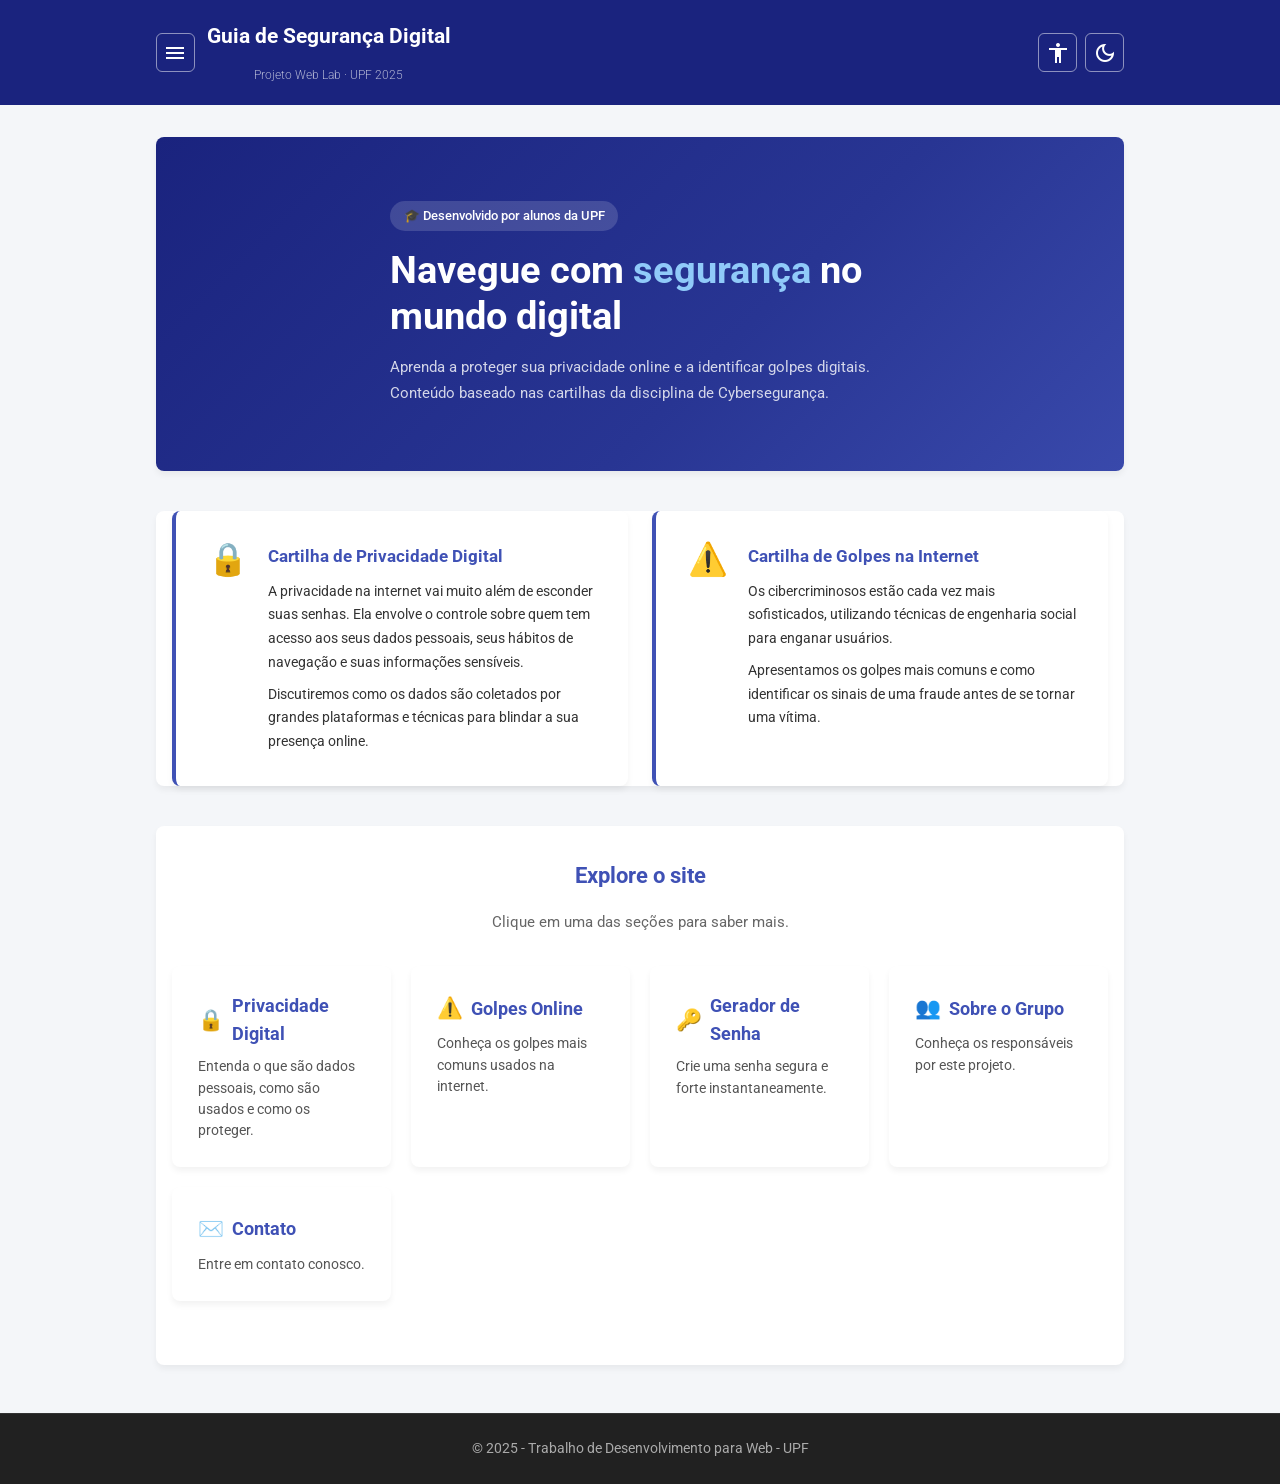
==== commit c6707ff4: "correção link javascript" ====
--- a/index.html
+++ b/index.html
@@ -126,16 +126,6 @@
         <p>&copy; 2025 - Trabalho de Desenvolvimento para Web - UPF</p>
     </footer>
 
-    <script src="js/javascrip.js"></script>
-    <script>
-        function abrirSidebar() {
-            document.getElementById('sidebar').classList.add('aberta');
-            document.getElementById('sidebar-overlay').classList.add('ativo');
-        }
-        function fecharSidebar() {
-            document.getElementById('sidebar').classList.remove('aberta');
-            document.getElementById('sidebar-overlay').classList.remove('ativo');
-        }
-    </script>
+    <script src="js/script.js"></script>
 </body>
 </html>
--- a/css/style.css
+++ b/css/style.css
@@ -222,8 +222,27 @@
 
 img {
     max-width: 100%;
-    border-radius: 8px;
-    margin-top: 1rem;
+    border-radius: 10px;
+    margin-top: 1.25rem;
+    display: block;
+    box-shadow: 0 4px 12px rgba(0,0,0,0.1);
+}
+
+/* Imagens ilustrativas das cartilhas */
+article img {
+    max-width: 380px;
+    margin: 1.25rem auto 0;
+}
+
+/* Fotos dos membros */
+.membro-card img {
+    width: 130px;
+    height: 130px;
+    border-radius: 50%;
+    object-fit: cover;
+    margin: 0 auto 1rem;
+    border: 3px solid #3f51b5;
+    box-shadow: 0 4px 10px rgba(0,0,0,0.15);
 }
 
 /* ==========================================================================
--- a/css/home.css
+++ b/css/home.css
@@ -1,3 +1,94 @@
+/* ── SIDEBAR ── */
+.sidebar {
+    position: fixed;
+    top: 0;
+    left: -280px;
+    width: 280px;
+    height: 100%;
+    background: #1a237e;
+    z-index: 200;
+    transition: left 0.3s ease;
+    padding: 2rem 1.5rem;
+    display: flex;
+    flex-direction: column;
+    gap: 2rem;
+}
+
+.sidebar.aberta {
+    left: 0;
+}
+
+body.dark .sidebar {
+    background: #1f1f1f;
+    border-right: 1px solid #333;
+}
+
+.sidebar-close {
+    background: transparent;
+    border: none;
+    color: rgba(255,255,255,0.7);
+    cursor: pointer;
+    display: flex;
+    align-items: center;
+    align-self: flex-end;
+    padding: 0.25rem;
+    transition: color 0.2s;
+}
+
+.sidebar-close:hover { color: #fff; }
+
+.sidebar-nav {
+    display: flex;
+    flex-direction: column;
+    gap: 0.5rem;
+}
+
+.sidebar-nav a {
+    color: rgba(255,255,255,0.85);
+    text-decoration: none;
+    font-size: 1rem;
+    font-weight: 500;
+    padding: 0.75rem 1rem;
+    border-radius: 8px;
+    transition: background 0.2s, color 0.2s;
+    display: block;
+}
+
+.sidebar-nav a:hover {
+    background: rgba(255,255,255,0.12);
+    color: #fff;
+}
+
+/* Overlay escuro atrás da sidebar */
+.sidebar-overlay {
+    display: none;
+    position: fixed;
+    inset: 0;
+    background: rgba(0,0,0,0.4);
+    z-index: 199;
+}
+
+.sidebar-overlay.ativo {
+    display: block;
+}
+
+/* Botão de menu hamburguer */
+.btn-menu {
+    background: transparent;
+    border: 1px solid rgba(255,255,255,0.5);
+    color: #fff;
+    border-radius: 6px;
+    padding: 0.4rem;
+    cursor: pointer;
+    display: inline-flex;
+    align-items: center;
+    transition: background 0.2s;
+}
+
+.btn-menu:hover {
+    background: rgba(255,255,255,0.15);
+}
+
 /* ── HEADER MELHORADO ── */
 .header-logo {
     display: flex;
